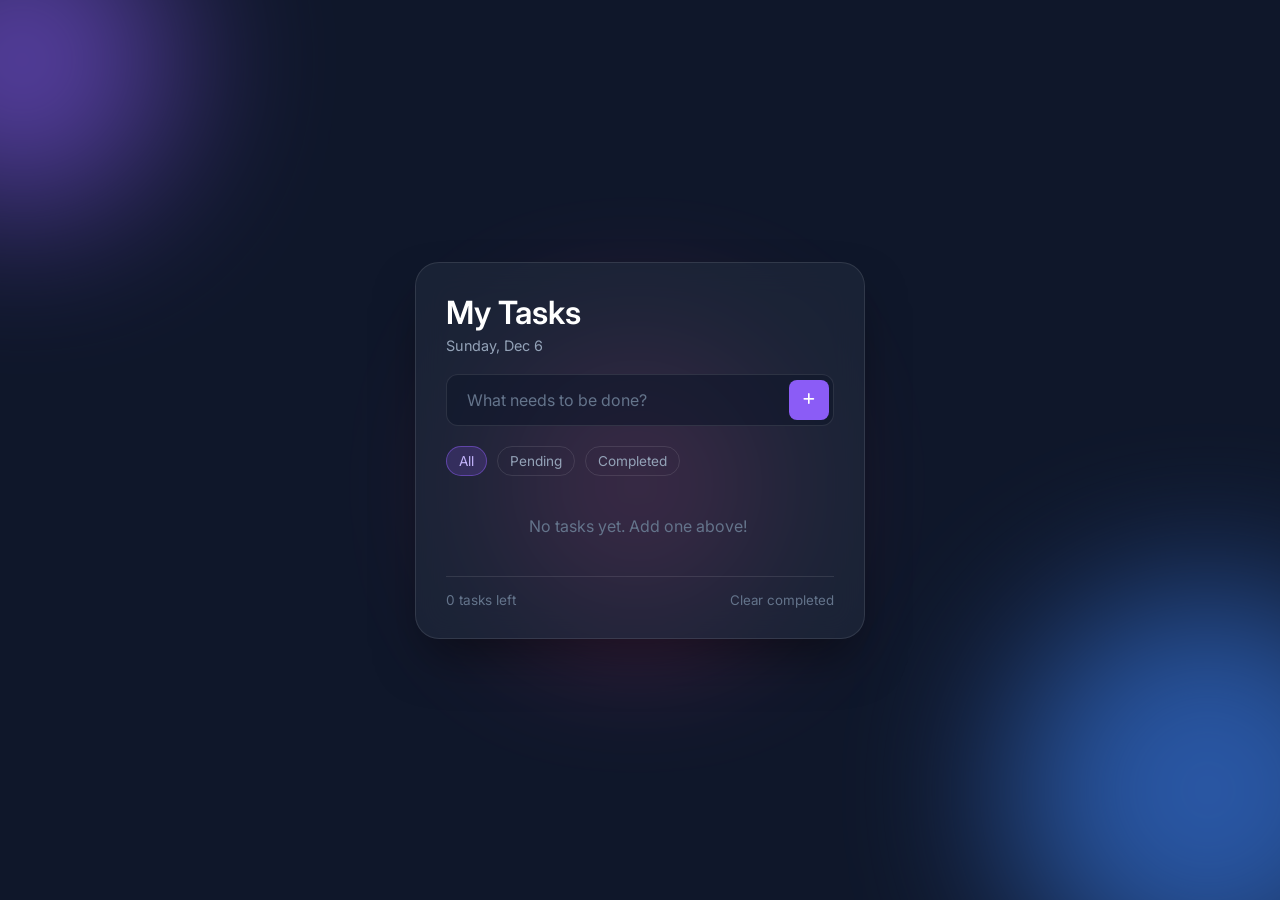
==== index.html @ 26aa93a8 "Initial commit" ====
<!DOCTYPE html>
<html lang="en">
<head>
    <meta charset="UTF-8">
    <meta name="viewport" content="width=device-width, initial-scale=1.0">
    <title>Beautiful To-Do List</title>
    <link rel="stylesheet" href="style.css">
    <link href="https://fonts.googleapis.com/css2?family=Inter:wght@400;500;600&display=swap" rel="stylesheet">
    <link rel="stylesheet" href="https://cdnjs.cloudflare.com/ajax/libs/font-awesome/6.4.0/css/all.min.css">
</head>
<body>
    <div class="background-blobs">
        <div class="blob shape-1"></div>
        <div class="blob shape-2"></div>
        <div class="blob shape-3"></div>
    </div>
    
    <div class="container">
        <header>
            <h1>My Tasks</h1>
            <p id="date-display">Today</p>
        </header>

        <form id="todo-form">
            <div class="input-group">
                <input type="text" id="todo-input" placeholder="What needs to be done?" autocomplete="off" required>
                <button type="submit" id="add-btn"><i class="fas fa-plus"></i></button>
            </div>
        </form>

        <div class="filters">
            <button class="filter-btn active" data-filter="all">All</button>
            <button class="filter-btn" data-filter="pending">Pending</button>
            <button class="filter-btn" data-filter="completed">Completed</button>
        </div>

        <ul id="todo-list">
            <!-- Tasks will be added here -->
        </ul>
        
        <div class="todo-stats">
            <span id="task-counter">0 tasks left</span>
            <button id="clear-completed">Clear completed</button>
        </div>
    </div>

    <script src="script.js"></script>
</body>
</html>
---- style.css ----
* {
    margin: 0;
    padding: 0;
    box-sizing: border-box;
    font-family: 'Inter', sans-serif;
}

body {
    background-color: #0f172a; /* Slate 900 */
    color: #e2e8f0; /* Slate 200 */
    min-height: 100vh;
    display: flex;
    justify-content: center;
    align-items: center;
    padding: 20px;
    position: relative;
    overflow: hidden;
}

/* Background animated blobs */
.background-blobs {
    position: absolute;
    width: 100vw;
    height: 100vh;
    top: 0;
    left: 0;
    z-index: -1;
    overflow: hidden;
}

.blob {
    position: absolute;
    filter: blur(80px);
    opacity: 0.6;
    animation: float 10s infinite ease-in-out alternate;
}

.shape-1 {
    width: 300px;
    height: 300px;
    background: #8b5cf6; /* Violet */
    top: -10%;
    left: -10%;
    border-radius: 50%;
}

.shape-2 {
    width: 400px;
    height: 400px;
    background: #3b82f6; /* Blue */
    bottom: -10%;
    right: -10%;
    border-radius: 50%;
    animation-delay: -2s;
}

.shape-3 {
    width: 250px;
    height: 250px;
    background: #ec4899; /* Pink */
    top: 40%;
    left: 40%;
    border-radius: 50%;
    animation-delay: -5s;
}

@keyframes float {
    0% { transform: translate(0, 0) scale(1); }
    100% { transform: translate(30px, -30px) scale(1.1); }
}

/* Container */
.container {
    background: rgba(30, 41, 59, 0.7); /* Slate 800 with opacity */
    backdrop-filter: blur(16px);
    -webkit-backdrop-filter: blur(16px);
    border: 1px solid rgba(255, 255, 255, 0.1);
    border-radius: 24px;
    width: 100%;
    max-width: 450px;
    padding: 30px;
    box-shadow: 0 25px 50px -12px rgba(0, 0, 0, 0.5);
    display: flex;
    flex-direction: column;
    gap: 20px;
}

header h1 {
    font-size: 2rem;
    font-weight: 600;
    color: #ffffff;
    margin-bottom: 5px;
}

header p {
    color: #94a3b8; /* Slate 400 */
    font-size: 0.9rem;
}

/* Form */
.input-group {
    position: relative;
    display: flex;
    align-items: center;
}

#todo-input {
    width: 100%;
    background: rgba(15, 23, 42, 0.6);
    border: 1px solid rgba(255, 255, 255, 0.1);
    padding: 15px 50px 15px 20px;
    border-radius: 12px;
    color: #f8fafc;
    font-size: 1rem;
    outline: none;
    transition: all 0.3s ease;
}

#todo-input::placeholder {
    color: #64748b;
}

#todo-input:focus {
    border-color: #8b5cf6;
    box-shadow: 0 0 0 4px rgba(139, 92, 246, 0.1);
}

#add-btn {
    position: absolute;
    right: 5px;
    top: 50%;
    transform: translateY(-50%);
    background: #8b5cf6;
    border: none;
    color: white;
    width: 40px;
    height: 40px;
    border-radius: 8px;
    cursor: pointer;
    transition: all 0.2s;
    display: flex;
    justify-content: center;
    align-items: center;
}

#add-btn:hover {
    background: #7c3aed;
    transform: translateY(-50%) scale(1.05);
}

#add-btn:active {
    transform: translateY(-50%) scale(0.95);
}

/* Filters */
.filters {
    display: flex;
    gap: 10px;
}

.filter-btn {
    background: transparent;
    border: 1px solid rgba(255, 255, 255, 0.1);
    color: #94a3b8;
    padding: 6px 12px;
    border-radius: 20px;
    font-size: 0.85rem;
    cursor: pointer;
    transition: all 0.2s;
}

.filter-btn:hover {
    color: #e2e8f0;
    background: rgba(255, 255, 255, 0.05);
}

.filter-btn.active {
    background: rgba(139, 92, 246, 0.2);
    color: #c4b5fd;
    border-color: rgba(139, 92, 246, 0.5);
}

/* List */
#todo-list {
    list-style: none;
    max-height: 350px;
    overflow-y: auto;
    padding-right: 5px;
    display: flex;
    flex-direction: column;
    gap: 10px;
}

#todo-list::-webkit-scrollbar {
    width: 6px;
}

#todo-list::-webkit-scrollbar-track {
    background: transparent;
}

#todo-list::-webkit-scrollbar-thumb {
    background: rgba(255, 255, 255, 0.1);
    border-radius: 10px;
}

/* Task Item */
.todo-item {
    background: rgba(15, 23, 42, 0.4);
    border: 1px solid rgba(255, 255, 255, 0.05);
    padding: 12px 16px;
    border-radius: 12px;
    display: flex;
    align-items: center;
    justify-content: space-between;
    transition: all 0.3s ease;
    animation: fadeIn 0.3s ease forwards;
}

.todo-item:hover {
    background: rgba(15, 23, 42, 0.6);
    transform: translateX(2px);
    border-color: rgba(255, 255, 255, 0.1);
}

@keyframes fadeIn {
    from { opacity: 0; transform: translateY(10px); }
    to { opacity: 1; transform: translateY(0); }
}

.todo-content {
    display: flex;
    align-items: center;
    gap: 12px;
    flex: 1;
    cursor: pointer;
}

.checkbox {
    width: 20px;
    height: 20px;
    border: 2px solid #64748b;
    border-radius: 5px;
    display: flex;
    justify-content: center;
    align-items: center;
    transition: all 0.2s;
}

.todo-item.completed .checkbox {
    background: #10b981;
    border-color: #10b981;
}

.checkbox i {
    color: white;
    font-size: 12px;
    opacity: 0;
    transform: scale(0.5);
    transition: all 0.2s;
}

.todo-item.completed .checkbox i {
    opacity: 1;
    transform: scale(1);
}

.todo-text {
    flex: 1;
    color: #e2e8f0;
    transition: all 0.2s;
    word-break: break-word;
}

.todo-item.completed .todo-text {
    color: #64748b;
    text-decoration: line-through;
}

.delete-btn {
    background: transparent;
    border: none;
    color: #ef4444;
    cursor: pointer;
    opacity: 0;
    padding: 5px;
    transition: all 0.2s;
    border-radius: 6px;
}

.delete-btn:hover {
    background: rgba(239, 68, 68, 0.1);
}

.todo-item:hover .delete-btn {
    opacity: 0.7;
}

.todo-item:hover .delete-btn:hover {
    opacity: 1;
}

/* Stats */
.todo-stats {
    display: flex;
    justify-content: space-between;
    align-items: center;
    padding-top: 15px;
    border-top: 1px solid rgba(255, 255, 255, 0.1);
    font-size: 0.85rem;
    color: #64748b;
}

#clear-completed {
    background: transparent;
    border: none;
    color: #64748b;
    cursor: pointer;
    transition: color 0.2s;
}

#clear-completed:hover {
    color: #ef4444;
}

/* Responsive */
@media (max-width: 480px) {
    .container {
        padding: 20px;
        border-radius: 20px;
    }
}
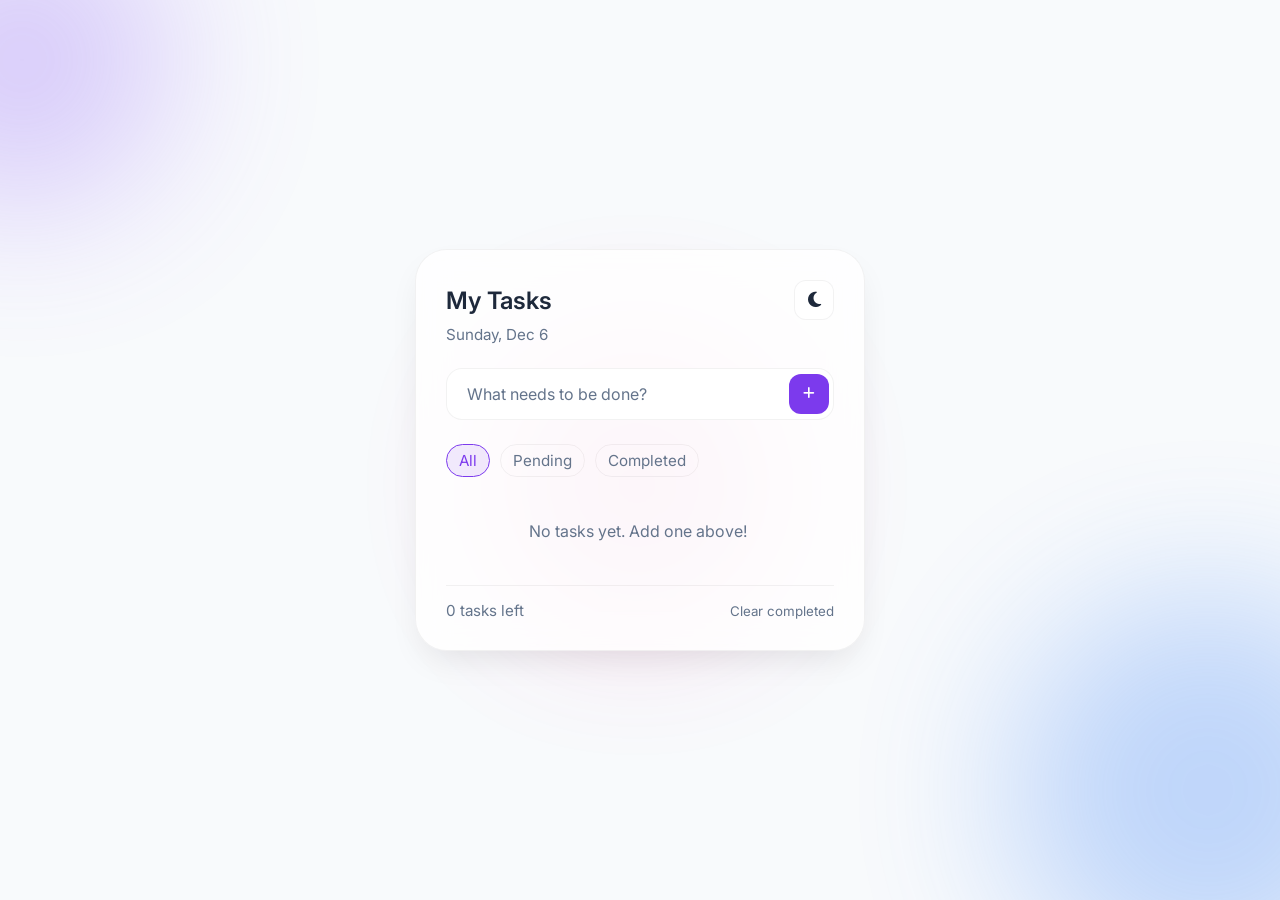
==== commit 859acdb9: "Add dark mode toggle and implement theme persistence" ====
--- a/index.html
+++ b/index.html
@@ -17,7 +17,12 @@
     
     <div class="container">
         <header>
-            <h1>My Tasks</h1>
+            <div class="header-top">
+                <h1>My Tasks</h1>
+                <button id="theme-toggle" aria-label="Toggle dark mode">
+                    <i class="fas fa-moon"></i>
+                </button>
+            </div>
             <p id="date-display">Today</p>
         </header>
 
--- a/style.css
+++ b/style.css
@@ -1,13 +1,54 @@
+:root {
+    /* Light Mode (Standard) */
+    --bg-color: #f8fafc; /* Slate 50 */
+    --container-bg: rgba(255, 255, 255, 0.8);
+    --text-primary: #1e293b; /* Slate 800 */
+    --text-secondary: #64748b; /* Slate 500 */
+    --text-accent: #ffffff;
+    --accent-color: #7c3aed; /* Violet 600 */
+    --accent-hover: #6d28d9;
+    --input-bg: rgba(255, 255, 255, 0.9);
+    --border-color: rgba(0, 0, 0, 0.05);
+    --card-bg: rgba(255, 255, 255, 0.5);
+    --card-hover: rgba(255, 255, 255, 0.8);
+    --shadow-color: rgba(0, 0, 0, 0.1);
+    --blob-opacity: 0.3;
+    --filter-active-bg: rgba(124, 58, 237, 0.1);
+    --filter-active-text: #7c3aed;
+    --scrollbar-thumb: rgba(0, 0, 0, 0.1);
+}
+
+body.dark-mode {
+    /* Dark Mode (Current Theme) */
+    --bg-color: #0f172a; /* Slate 900 */
+    --container-bg: rgba(30, 41, 59, 0.7); /* Slate 800 */
+    --text-primary: #ffffff;
+    --text-secondary: #94a3b8; /* Slate 400 */
+    --text-accent: #ffffff;
+    --accent-color: #8b5cf6; /* Violet 500 */
+    --accent-hover: #7c3aed;
+    --input-bg: rgba(15, 23, 42, 0.6);
+    --border-color: rgba(255, 255, 255, 0.1);
+    --card-bg: rgba(15, 23, 42, 0.4);
+    --card-hover: rgba(15, 23, 42, 0.6);
+    --shadow-color: rgba(0, 0, 0, 0.4);
+    --blob-opacity: 0.6;
+    --filter-active-bg: rgba(139, 92, 246, 0.2);
+    --filter-active-text: #c4b5fd;
+    --scrollbar-thumb: rgba(255, 255, 255, 0.1);
+}
+
 * {
     margin: 0;
     padding: 0;
     box-sizing: border-box;
     font-family: 'Inter', sans-serif;
+    transition: background-color 0.3s ease, color 0.3s ease, border-color 0.3s ease, box-shadow 0.3s ease;
 }
 
 body {
-    background-color: #0f172a; /* Slate 900 */
-    color: #e2e8f0; /* Slate 200 */
+    background-color: var(--bg-color);
+    color: var(--text-primary);
     min-height: 100vh;
     display: flex;
     justify-content: center;
@@ -31,7 +72,7 @@
 .blob {
     position: absolute;
     filter: blur(80px);
-    opacity: 0.6;
+    opacity: var(--blob-opacity);
     animation: float 10s infinite ease-in-out alternate;
 }
 
@@ -71,30 +112,60 @@
 
 /* Container */
 .container {
-    background: rgba(30, 41, 59, 0.7); /* Slate 800 with opacity */
+    background: var(--container-bg);
     backdrop-filter: blur(16px);
     -webkit-backdrop-filter: blur(16px);
-    border: 1px solid rgba(255, 255, 255, 0.1);
-    border-radius: 24px;
+    border: 1px solid var(--border-color);
+    border-radius: 32px;
     width: 100%;
     max-width: 450px;
     padding: 30px;
-    box-shadow: 0 25px 50px -12px rgba(0, 0, 0, 0.5);
+    box-shadow: 0 15px 35px -10px var(--shadow-color);
     display: flex;
     flex-direction: column;
-    gap: 20px;
+    gap: 24px;
+}
+
+.header-top {
+    display: flex;
+    justify-content: space-between;
+    align-items: center;
+    margin-bottom: 5px;
 }
 
 header h1 {
-    font-size: 2rem;
+    font-size: 1.5rem;
     font-weight: 600;
-    color: #ffffff;
-    margin-bottom: 5px;
+    color: var(--text-primary);
+}
+
+#theme-toggle {
+    background: var(--card-bg);
+    border: 1px solid var(--border-color);
+    color: var(--text-primary);
+    width: 40px;
+    height: 40px;
+    border-radius: 12px;
+    cursor: pointer;
+    display: flex;
+    justify-content: center;
+    align-items: center;
+    font-size: 1.1rem;
+    transition: all 0.2s;
+}
+
+#theme-toggle:hover {
+    background: var(--card-hover);
+    transform: translateY(-2px);
+}
+
+body.dark-mode #theme-toggle i::before {
+    content: "\f185"; /* Sun icon for dark mode */
 }
 
 header p {
-    color: #94a3b8; /* Slate 400 */
-    font-size: 0.9rem;
+    color: var(--text-secondary);
+    font-size: 0.95rem;
 }
 
 /* Form */
@@ -106,23 +177,23 @@
 
 #todo-input {
     width: 100%;
-    background: rgba(15, 23, 42, 0.6);
-    border: 1px solid rgba(255, 255, 255, 0.1);
+    background: var(--input-bg);
+    border: 1px solid var(--border-color);
     padding: 15px 50px 15px 20px;
-    border-radius: 12px;
-    color: #f8fafc;
+    border-radius: 16px;
+    color: var(--text-primary);
     font-size: 1rem;
     outline: none;
     transition: all 0.3s ease;
 }
 
 #todo-input::placeholder {
-    color: #64748b;
+    color: var(--text-secondary);
 }
 
 #todo-input:focus {
-    border-color: #8b5cf6;
-    box-shadow: 0 0 0 4px rgba(139, 92, 246, 0.1);
+    border-color: var(--accent-color);
+    box-shadow: 0 0 0 4px var(--filter-active-bg);
 }
 
 #add-btn {
@@ -130,12 +201,12 @@
     right: 5px;
     top: 50%;
     transform: translateY(-50%);
-    background: #8b5cf6;
+    background: var(--accent-color);
     border: none;
     color: white;
     width: 40px;
     height: 40px;
-    border-radius: 8px;
+    border-radius: 12px;
     cursor: pointer;
     transition: all 0.2s;
     display: flex;
@@ -144,7 +215,7 @@
 }
 
 #add-btn:hover {
-    background: #7c3aed;
+    background: var(--accent-hover);
     transform: translateY(-50%) scale(1.05);
 }
 
@@ -160,24 +231,24 @@
 
 .filter-btn {
     background: transparent;
-    border: 1px solid rgba(255, 255, 255, 0.1);
-    color: #94a3b8;
+    border: 1px solid var(--border-color);
+    color: var(--text-secondary);
     padding: 6px 12px;
     border-radius: 20px;
-    font-size: 0.85rem;
+    font-size: 0.95rem;
     cursor: pointer;
     transition: all 0.2s;
 }
 
 .filter-btn:hover {
-    color: #e2e8f0;
-    background: rgba(255, 255, 255, 0.05);
+    color: var(--text-primary);
+    background: var(--card-bg);
 }
 
 .filter-btn.active {
-    background: rgba(139, 92, 246, 0.2);
-    color: #c4b5fd;
-    border-color: rgba(139, 92, 246, 0.5);
+    background: var(--filter-active-bg);
+    color: var(--filter-active-text);
+    border-color: var(--filter-active-text);
 }
 
 /* List */
@@ -188,7 +259,7 @@
     padding-right: 5px;
     display: flex;
     flex-direction: column;
-    gap: 10px;
+    gap: 16px;
 }
 
 #todo-list::-webkit-scrollbar {
@@ -200,16 +271,16 @@
 }
 
 #todo-list::-webkit-scrollbar-thumb {
-    background: rgba(255, 255, 255, 0.1);
+    background: var(--scrollbar-thumb);
     border-radius: 10px;
 }
 
 /* Task Item */
 .todo-item {
-    background: rgba(15, 23, 42, 0.4);
-    border: 1px solid rgba(255, 255, 255, 0.05);
+    background: var(--card-bg);
+    border: 1px solid var(--border-color);
     padding: 12px 16px;
-    border-radius: 12px;
+    border-radius: 16px;
     display: flex;
     align-items: center;
     justify-content: space-between;
@@ -218,9 +289,9 @@
 }
 
 .todo-item:hover {
-    background: rgba(15, 23, 42, 0.6);
+    background: var(--card-hover);
     transform: translateX(2px);
-    border-color: rgba(255, 255, 255, 0.1);
+    border-color: var(--accent-color);
 }
 
 @keyframes fadeIn {
@@ -239,8 +310,8 @@
 .checkbox {
     width: 20px;
     height: 20px;
-    border: 2px solid #64748b;
-    border-radius: 5px;
+    border: 2px solid var(--text-secondary);
+    border-radius: 6px;
     display: flex;
     justify-content: center;
     align-items: center;
@@ -267,13 +338,13 @@
 
 .todo-text {
     flex: 1;
-    color: #e2e8f0;
+    color: var(--text-primary);
     transition: all 0.2s;
     word-break: break-word;
 }
 
 .todo-item.completed .todo-text {
-    color: #64748b;
+    color: var(--text-secondary);
     text-decoration: line-through;
 }
 
@@ -306,15 +377,15 @@
     justify-content: space-between;
     align-items: center;
     padding-top: 15px;
-    border-top: 1px solid rgba(255, 255, 255, 0.1);
-    font-size: 0.85rem;
-    color: #64748b;
+    border-top: 1px solid var(--border-color);
+    font-size: 0.95rem;
+    color: var(--text-secondary);
 }
 
 #clear-completed {
     background: transparent;
     border: none;
-    color: #64748b;
+    color: var(--text-secondary);
     cursor: pointer;
     transition: color 0.2s;
 }
@@ -327,6 +398,6 @@
 @media (max-width: 480px) {
     .container {
         padding: 20px;
-        border-radius: 20px;
+        border-radius: 24px;
     }
 }
